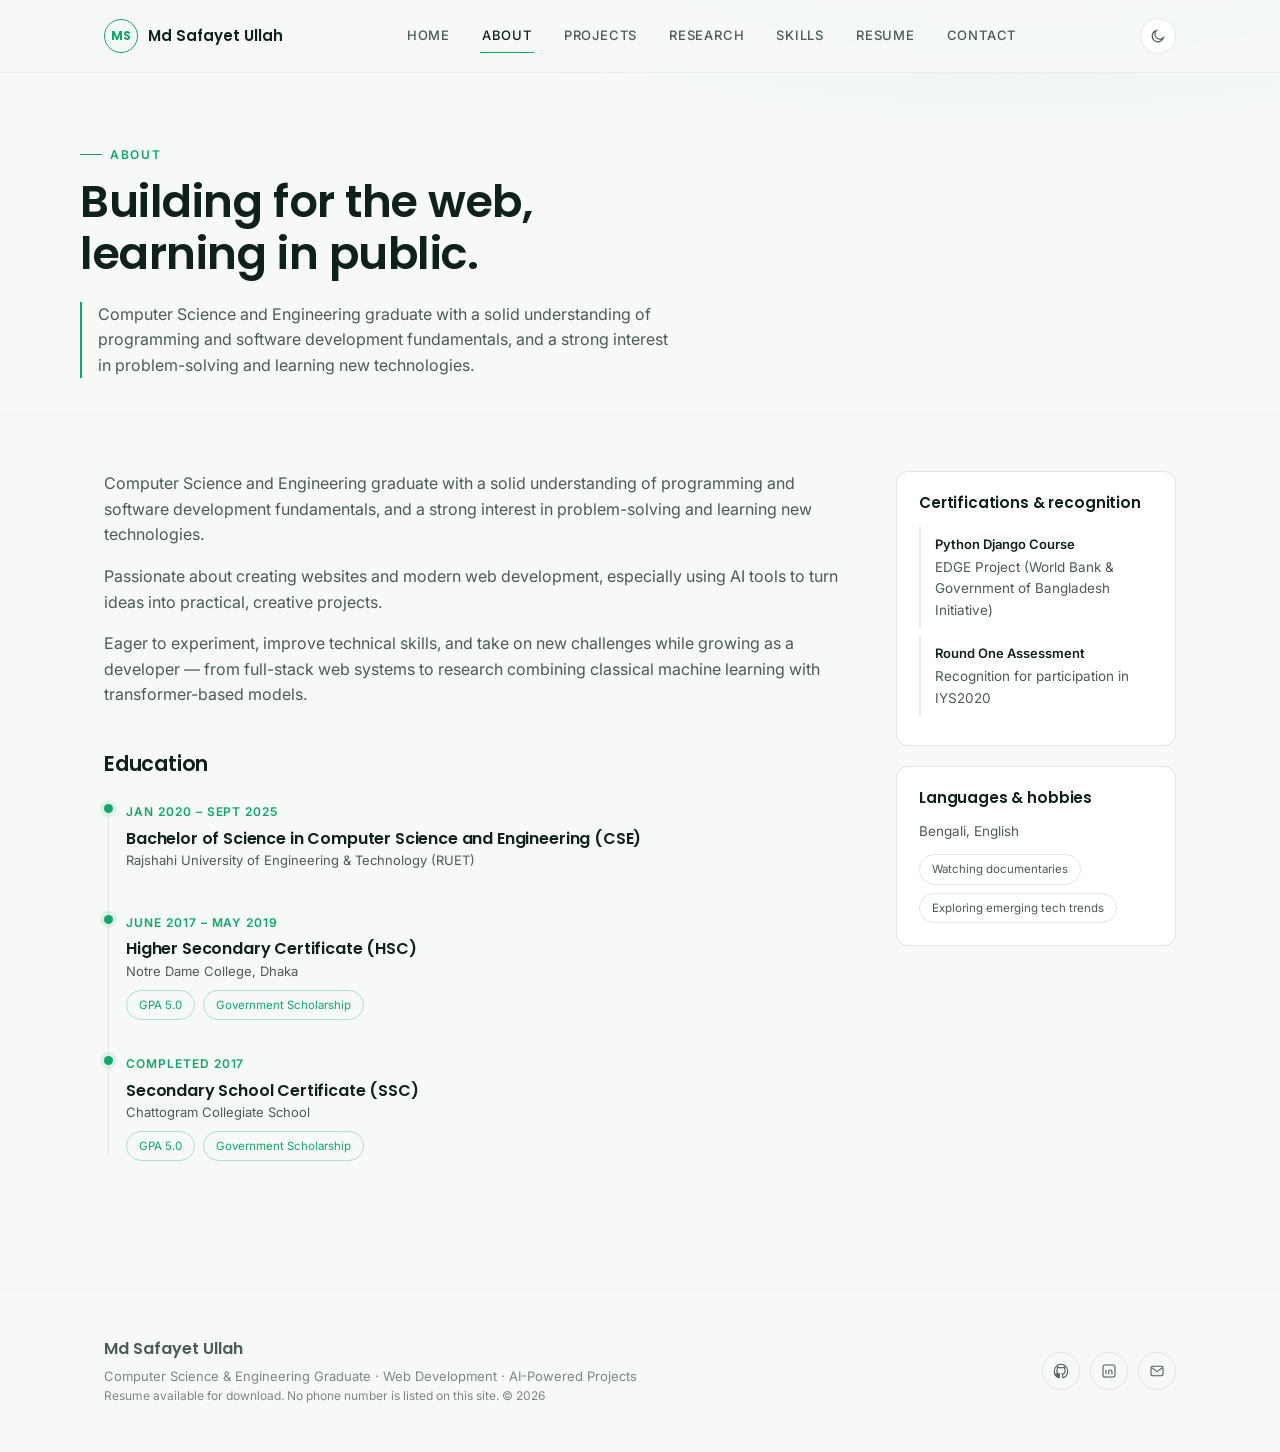
==== about.html @ ef6597bb "Add files via upload" ====
<!DOCTYPE html>
<html lang="en">
<head>
<meta charset="UTF-8">
<meta name="viewport" content="width=device-width, initial-scale=1.0">
<title>About — Md Safayet Ullah</title>
<meta name="description" content="About Md Safayet Ullah: CSE graduate from RUET, education, certifications, languages and hobbies.">
<meta name="theme-color" content="#0B0F0D">
<link rel="canonical" href="https://sifat-ech.github.io/portfolio/about.html">

<meta property="og:type" content="website">
<meta property="og:title" content="About — Md Safayet Ullah">
<meta property="og:description" content="About Md Safayet Ullah: CSE graduate from RUET, education, certifications, languages and hobbies.">
<meta property="og:image" content="assets/img/og-image.svg">
<meta name="twitter:card" content="summary_large_image">

<link rel="icon" type="image/svg+xml" href="assets/img/favicon.svg">
<link rel="preconnect" href="https://fonts.googleapis.com">
<link rel="preconnect" href="https://fonts.gstatic.com" crossorigin>
<link href="https://fonts.googleapis.com/css2?family=Inter:wght@400;500;600;700&family=Poppins:wght@500;600;700&display=swap" rel="stylesheet">
<link rel="stylesheet" href="assets/css/style.css">
<script>document.documentElement.classList.add('js');</script>
</head>
<body>
<a class="visually-hidden" href="#main" style="position:absolute;left:-9999px;top:0;">Skip to content</a>
  <header class="site-header">
    <div class="container nav">
      <a href="index.html" class="brand" aria-label="Md Safayet Ullah — Home">
        <span class="brand-mark">MS</span>
        <span class="brand-name">Md Safayet Ullah</span>
      </a>
      <nav class="nav-links" aria-label="Primary">
        <a href="index.html">Home</a>
        <a href="about.html">About</a>
        <a href="projects.html">Projects</a>
        <a href="research.html">Research</a>
        <a href="skills.html">Skills</a>
        <a href="resume.html">Resume</a>
        <a href="contact.html">Contact</a>
      </nav>
      <div class="nav-right">
        <button class="theme-toggle" type="button" aria-pressed="false" aria-label="Toggle dark and light mode">
          <svg viewBox="0 0 24 24" fill="none" stroke="currentColor" stroke-width="1.7"><path d="M20 14.5A8.5 8.5 0 1 1 9.5 4a6.8 6.8 0 0 0 10.5 10.5Z"/></svg>
        </button>
        <button class="nav-toggle" type="button" aria-expanded="false" aria-label="Toggle menu">
          <svg viewBox="0 0 24 24" fill="none" stroke="currentColor" stroke-width="1.8"><path d="M4 6h16M4 12h16M4 18h16"/></svg>
        </button>
      </div>
    </div>
  </header>

<main id="main">

  <section class="page-hero container reveal">
    <p class="eyebrow">About</p>
    <h1>Building for the web, learning in public.</h1>
    <p class="lead">Computer Science and Engineering graduate with a solid understanding of programming and software development fundamentals, and a strong interest in problem-solving and learning new technologies.</p>
  </section>

  <section class="section section-tight">
    <div class="container research-block">
      <div class="reveal">
        <p>Computer Science and Engineering graduate with a solid understanding of programming and software development fundamentals, and a strong interest in problem-solving and learning new technologies.</p>
        <p>Passionate about creating websites and modern web development, especially using AI tools to turn ideas into practical, creative projects.</p>
        <p>Eager to experiment, improve technical skills, and take on new challenges while growing as a developer — from full-stack web systems to research combining classical machine learning with transformer-based models.</p>

        <h2 style="margin-top:44px; font-size:1.3rem;">Education</h2>
        <div class="timeline" style="margin-top:22px;">
          <div class="timeline-item">
            <span class="timeline-date">Jan 2020 &ndash; Sept 2025</span>
            <h3>Bachelor of Science in Computer Science and Engineering (CSE)</h3>
            <p class="org">Rajshahi University of Engineering &amp; Technology (RUET)</p>
          </div>
          <div class="timeline-item">
            <span class="timeline-date">June 2017 &ndash; May 2019</span>
            <h3>Higher Secondary Certificate (HSC)</h3>
            <p class="org">Notre Dame College, Dhaka</p>
            <div class="tag-row"><span class="tag accent">GPA 5.0</span><span class="tag accent">Government Scholarship</span></div>
          </div>
          <div class="timeline-item">
            <span class="timeline-date">Completed 2017</span>
            <h3>Secondary School Certificate (SSC)</h3>
            <p class="org">Chattogram Collegiate School</p>
            <div class="tag-row"><span class="tag accent">GPA 5.0</span><span class="tag accent">Government Scholarship</span></div>
          </div>
        </div>
      </div>

      <aside class="reveal">
        <div class="side-card">
          <h3>Certifications &amp; recognition</h3>
          <ul class="side-list">
            <li><b>Python Django Course</b>EDGE Project (World Bank &amp; Government of Bangladesh Initiative)</li>
            <li><b>Round One Assessment</b>Recognition for participation in IYS2020</li>
          </ul>
        </div>
        <div class="side-card">
          <h3>Languages &amp; hobbies</h3>
          <p style="font-size:13.5px; margin-bottom:12px;">Bengali, English</p>
          <div class="tag-row">
            <span class="tag">Watching documentaries</span>
            <span class="tag">Exploring emerging tech trends</span>
          </div>
        </div>
      </aside>
    </div>
  </section>

</main>
  <footer class="site-footer">
    <div class="container footer-grid">
      <div>
        <p class="footer-brand">Md Safayet Ullah</p>
        <p class="footer-sub">Computer Science &amp; Engineering Graduate &middot; Web Development &middot; AI-Powered Projects</p>
        <p class="footer-sub small-note">Resume available for download. No phone number is listed on this site. &copy; <span id="year"></span></p>
      </div>
      <div class="footer-social">
        <a class="icon-btn" href="https://github.com/sifat-ech" target="_blank" rel="noopener noreferrer" aria-label="GitHub profile"><svg viewBox="0 0 24 24" fill="none" stroke="currentColor" stroke-width="1.6"><path d="M12 2C6.48 2 2 6.58 2 12.25c0 4.53 2.87 8.37 6.84 9.73.5.1.68-.22.68-.49v-1.91c-2.78.62-3.37-1.19-3.37-1.19-.46-1.2-1.11-1.52-1.11-1.52-.9-.63.07-.62.07-.62 1 .07 1.53 1.05 1.53 1.05.9 1.57 2.34 1.12 2.91.86.09-.66.35-1.12.63-1.38-2.22-.26-4.56-1.14-4.56-5.05 0-1.12.39-2.03 1.03-2.74-.1-.26-.45-1.32.1-2.75 0 0 .84-.28 2.75 1.05a9.3 9.3 0 0 1 5 0c1.91-1.33 2.75-1.05 2.75-1.05.55 1.43.2 2.49.1 2.75.64.71 1.03 1.62 1.03 2.74 0 3.92-2.34 4.78-4.57 5.04.36.32.68.94.68 1.9v2.82c0 .27.18.6.69.49A10.26 10.26 0 0 0 22 12.25C22 6.58 17.52 2 12 2Z"/></svg></a>
        <a class="icon-btn" href="https://linkedin.com/in/safayet117" target="_blank" rel="noopener noreferrer" aria-label="LinkedIn profile"><svg viewBox="0 0 24 24" fill="none" stroke="currentColor" stroke-width="1.6"><rect x="3" y="3" width="18" height="18" rx="3"/><path d="M7.5 10v7M7.5 7.2v.1M11.5 17v-4c0-1.5 1-2.5 2.5-2.5s2.5 1 2.5 2.5v4"/></svg></a>
        <a class="icon-btn" href="mailto:safayetsifat117@gmail.com" aria-label="Send email"><svg viewBox="0 0 24 24" fill="none" stroke="currentColor" stroke-width="1.6"><rect x="3" y="5" width="18" height="14" rx="2.5"/><path d="m4 7 8 6 8-6"/></svg></a>
      </div>
    </div>
  </footer>

<script src="assets/js/main.js"></script>
</body>
</html>
---- assets/css/style.css ----
/* =========================================================
   Md Safayet Ullah — Portfolio
   Design tokens
   ========================================================= */
:root{
  --bg: #0B0F0D;
  --bg-soft: #0F1512;
  --card: #121912;
  --card-hover: #161F19;
  --border: #1E2A22;
  --border-soft: #17201A;
  --text: #ECEFEC;
  --text-muted: #9DAAA2;
  --text-dim: #6E7A73;
  --accent: #35D68C;
  --accent-strong: #4CF2A4;
  --accent-dim: rgba(53, 214, 140, 0.12);
  --accent-line: rgba(53, 214, 140, 0.35);
  --danger: #F27469;

  --font-head: 'Poppins', 'Inter', system-ui, sans-serif;
  --font-body: 'Inter', system-ui, -apple-system, sans-serif;

  --radius-sm: 6px;
  --radius-md: 12px;
  --radius-lg: 20px;

  --maxw: 1120px;
  --shadow-card: 0 1px 0 rgba(255,255,255,0.02) inset, 0 20px 40px -24px rgba(0,0,0,0.6);
}

[data-theme="light"]{
  --bg: #F7F9F7;
  --bg-soft: #FFFFFF;
  --card: #FFFFFF;
  --card-hover: #F0F5F1;
  --border: #E1E8E3;
  --border-soft: #EAEFEB;
  --text: #10201A;
  --text-muted: #4C5B54;
  --text-dim: #7C8981;
  --accent: #12A66B;
  --accent-strong: #0E8C5A;
  --accent-dim: rgba(18, 166, 107, 0.10);
  --accent-line: rgba(18, 166, 107, 0.30);
  --shadow-card: 0 1px 0 rgba(255,255,255,0.6) inset, 0 20px 40px -28px rgba(16,32,26,0.18);
}

*,*::before,*::after{ box-sizing: border-box; }
html{ scroll-behavior: smooth; }
@media (prefers-reduced-motion: reduce){
  html{ scroll-behavior: auto; }
  *,*::before,*::after{ animation-duration: 0.001ms !important; animation-iteration-count: 1 !important; transition-duration: 0.001ms !important; scroll-behavior: auto !important; }
}

body{
  margin:0;
  background: radial-gradient(1200px 500px at 80% -10%, var(--accent-dim), transparent 60%), var(--bg);
  color: var(--text);
  font-family: var(--font-body);
  font-size: 16px;
  line-height: 1.6;
  -webkit-font-smoothing: antialiased;
  transition: background 0.25s ease, color 0.25s ease;
}

h1,h2,h3,h4{ font-family: var(--font-head); font-weight: 600; line-height: 1.15; margin: 0 0 .5em; letter-spacing: -0.01em; }
p{ margin: 0 0 1em; color: var(--text-muted); }
a{ color: inherit; text-decoration: none; }
ul{ list-style: none; margin:0; padding:0; }
img{ max-width: 100%; display:block; }
button{ font-family: inherit; }

.container{ max-width: var(--maxw); margin: 0 auto; padding: 0 24px; }

::selection{ background: var(--accent); color: #06140D; }

/* Focus visibility */
a:focus-visible, button:focus-visible, input:focus-visible, textarea:focus-visible{
  outline: 2px solid var(--accent);
  outline-offset: 3px;
  border-radius: 4px;
}

/* Eyebrow label */
.eyebrow{
  display:inline-flex; align-items:center; gap:8px;
  font-size: 12px; letter-spacing: 0.14em; text-transform: uppercase;
  color: var(--accent); font-weight: 600;
}
.eyebrow::before{ content:""; width: 22px; height: 1px; background: var(--accent); display:inline-block; }

/* =========================
   Header / Nav
   ========================= */
.site-header{
  position: sticky; top:0; z-index: 50;
  background: color-mix(in srgb, var(--bg) 82%, transparent);
  backdrop-filter: blur(10px);
  border-bottom: 1px solid var(--border-soft);
}
.nav{
  display:flex; align-items:center; justify-content:space-between;
  height: 72px;
}
.brand{ display:flex; align-items:center; gap:10px; font-family: var(--font-head); font-weight:600; }
.brand-mark{
  width:34px; height:34px; border-radius:50%;
  border: 1.5px solid var(--accent);
  display:flex; align-items:center; justify-content:center;
  font-size: 12px; color: var(--accent); font-weight:700;
}
.brand-name{ font-size: 15px; }

.nav-links{ display:flex; align-items:center; gap: 28px; }
.nav-links a{
  font-size: 13px; letter-spacing: 0.06em; text-transform: uppercase;
  color: var(--text-muted); font-weight: 500;
  padding: 6px 2px; border-bottom: 1px solid transparent;
  transition: color .2s ease, border-color .2s ease;
}
.nav-links a:hover, .nav-links a.active{ color: var(--text); border-color: var(--accent); }

.nav-right{ display:flex; align-items:center; gap:14px; }

.theme-toggle{
  width:36px; height:36px; border-radius:50%;
  border: 1px solid var(--border);
  background: var(--card);
  color: var(--text-muted);
  display:flex; align-items:center; justify-content:center;
  cursor:pointer; transition: border-color .2s ease, color .2s ease, transform .2s ease;
}
.theme-toggle:hover{ border-color: var(--accent-line); color: var(--accent); }
.theme-toggle svg{ width:16px; height:16px; }

.nav-toggle{
  display:none; width:36px; height:36px; border-radius: 8px;
  border:1px solid var(--border); background: var(--card);
  color: var(--text); cursor:pointer; align-items:center; justify-content:center;
}
.nav-toggle svg{ width:18px; height:18px; }

@media (max-width: 860px){
  .nav-links{
    position:absolute; top:72px; left:0; right:0;
    background: var(--bg-soft); border-bottom: 1px solid var(--border-soft);
    flex-direction: column; align-items:flex-start; gap:0;
    max-height: 0; overflow:hidden; transition: max-height .25s ease;
  }
  .nav-links.open{ max-height: 400px; }
  .nav-links a{ width:100%; padding: 14px 24px; border-bottom: 1px solid var(--border-soft); }
  .nav-toggle{ display:flex; }
}

/* =========================
   Buttons
   ========================= */
.btn{
  display:inline-flex; align-items:center; justify-content:center; gap:8px;
  padding: 13px 24px; border-radius: 999px;
  font-size: 13px; font-weight:600; letter-spacing: 0.03em;
  cursor:pointer; border: 1px solid transparent;
  transition: transform .18s ease, background .2s ease, border-color .2s ease, color .2s ease;
  white-space: nowrap;
}
.btn:hover{ transform: translateY(-2px); }
.btn-primary{ background: var(--accent); color:#06140D; }
.btn-primary:hover{ background: var(--accent-strong); }
.btn-outline{ background: transparent; border-color: var(--border); color: var(--text); }
.btn-outline:hover{ border-color: var(--accent-line); color: var(--accent); }
.btn-sm{ padding: 9px 16px; font-size: 12px; }

/* =========================
   Hero
   ========================= */
.hero{ padding: 96px 0 80px; }
.hero-grid{
  display:grid; grid-template-columns: 1.1fr 0.9fr; gap: 56px; align-items:center;
}
.hero-kicker{ margin-bottom: 18px; }
.hero h1{
  font-size: clamp(2.1rem, 4.2vw, 3.4rem);
  color: var(--text);
}
.hero h1 .accent{ color: var(--accent); }
.hero-sub{ font-size: 17px; max-width: 46ch; margin-bottom: 30px; }
.hero-cta{ display:flex; gap:14px; flex-wrap:wrap; margin-bottom: 34px; }
.hero-social{ display:flex; gap:12px; }
.icon-btn{
  width:38px; height:38px; border-radius:50%; border:1px solid var(--border);
  display:flex; align-items:center; justify-content:center; color: var(--text-muted);
  transition: border-color .2s ease, color .2s ease, transform .2s ease;
}
.icon-btn:hover{ border-color: var(--accent-line); color: var(--accent); transform: translateY(-2px); }
.icon-btn svg{ width:16px; height:16px; }

.hero-portrait{
  position: relative; justify-self:center;
}
.portrait-ring{
  width: min(340px, 80vw); aspect-ratio: 1/1; border-radius: 50%;
  border: 1px solid var(--border);
  padding: 14px;
  position: relative;
}
.portrait-ring::before{
  content:""; position:absolute; inset:-1px; border-radius:50%;
  background: conic-gradient(from 180deg, var(--accent), transparent 30%, transparent 70%, var(--accent));
  opacity: .55; z-index:0; mask: radial-gradient(farthest-side, transparent calc(100% - 2px), #000 calc(100% - 2px));
  -webkit-mask: radial-gradient(farthest-side, transparent calc(100% - 2px), #000 calc(100% - 2px));
}
.portrait-avatar{
  position: relative; z-index:1;
  width:100%; height:100%; border-radius: 50%; overflow:hidden;
  background: linear-gradient(160deg, var(--card), var(--bg-soft));
  border: 1px solid var(--border-soft);
  display:flex; align-items:center; justify-content:center;
}
.portrait-avatar svg{ width: 62%; height: 62%; color: var(--accent); opacity:.9; }
.portrait-tag{
  position:absolute; bottom: 6px; right: 6%; z-index:2;
  background: var(--card); border:1px solid var(--border);
  padding: 8px 14px; border-radius: 999px; font-size:12px; color: var(--text-muted);
  box-shadow: var(--shadow-card);
}
.portrait-tag b{ color: var(--accent); }

@media (max-width: 860px){
  .hero-grid{ grid-template-columns: 1fr; text-align:center; }
  .hero-cta, .hero-social{ justify-content:center; }
  .hero-sub{ margin-left:auto; margin-right:auto; }
}

/* =========================
   Sections / generic
   ========================= */
.section{ padding: 88px 0; border-top: 1px solid var(--border-soft); }
.section-head{ margin-bottom: 44px; max-width: 60ch; }
.section-head h2{ font-size: clamp(1.6rem, 3vw, 2.2rem); }
.section-tight{ padding-top: 56px; }

.page-hero{ padding: 64px 0 20px; }
.page-hero h1{ font-size: clamp(1.9rem, 4vw, 2.8rem); max-width: 18ch; }
.page-hero .lead{ max-width: 60ch; font-size: 16px; border-left: 2px solid var(--accent); padding-left: 16px; }

/* =========================
   Cards / grids
   ========================= */
.grid-2{ display:grid; grid-template-columns: 1fr 1fr; gap: 20px; }
.grid-3{ display:grid; grid-template-columns: repeat(3,1fr); gap: 20px; }
@media (max-width: 900px){ .grid-2,.grid-3{ grid-template-columns: 1fr; } }

.card{
  background: var(--card); border: 1px solid var(--border); border-radius: var(--radius-md);
  padding: 26px; box-shadow: var(--shadow-card);
  transition: transform .22s ease, border-color .22s ease, background .22s ease;
}
.card:hover{ transform: translateY(-4px); border-color: var(--accent-line); background: var(--card-hover); }
.card h3{ font-size: 1.05rem; margin-bottom: 8px; }
.card p{ font-size: 14px; margin-bottom: 14px; }

/* Timeline (About / education) */
.timeline{ position:relative; padding-left: 22px; }
.timeline::before{ content:""; position:absolute; left:4px; top:6px; bottom:6px; width:1px; background: var(--border); }
.timeline-item{ position:relative; padding-bottom: 30px; }
.timeline-item:last-child{ padding-bottom:0; }
.timeline-item::before{
  content:""; position:absolute; left:-22px; top:6px; width:9px; height:9px; border-radius:50%;
  background: var(--accent); box-shadow: 0 0 0 4px var(--accent-dim);
}
.timeline-date{ font-size:12px; letter-spacing:.08em; text-transform:uppercase; color: var(--accent); font-weight:600; }
.timeline-item h3{ font-size: 1rem; margin: 6px 0 2px; }
.timeline-item .org{ font-size: 13px; color: var(--text-muted); margin-bottom:8px; }

.tag-row{ display:flex; flex-wrap:wrap; gap:8px; }
.tag{
  font-size: 11.5px; padding: 5px 12px; border-radius: 999px;
  border: 1px solid var(--border); color: var(--text-muted);
}
.tag.accent{ border-color: var(--accent-line); color: var(--accent); }

.side-card{
  background: var(--card); border:1px solid var(--border); border-radius: var(--radius-md);
  padding: 22px; margin-bottom: 20px;
}
.side-card h3{ font-size: 0.95rem; margin-bottom: 14px; }
.side-list li{ font-size: 13.5px; color: var(--text-muted); padding: 8px 0 8px 14px; border-left: 2px solid var(--border-soft); margin-bottom: 6px; }
.side-list li b{ color: var(--text); font-weight:600; display:block; margin-bottom:2px; font-size: 13px;}

/* Project cards */
.project-card{
  display:grid; grid-template-columns: 260px 1fr; gap: 26px;
  background: var(--card); border:1px solid var(--border); border-radius: var(--radius-md);
  padding: 22px; margin-bottom: 22px; box-shadow: var(--shadow-card);
  transition: transform .22s ease, border-color .22s ease;
}
.project-card:hover{ transform: translateY(-3px); border-color: var(--accent-line); }
.project-thumb{
  border-radius: var(--radius-sm); overflow:hidden; border: 1px solid var(--border-soft);
  background: linear-gradient(150deg, var(--bg-soft), var(--card));
  min-height: 150px; display:flex; align-items:center; justify-content:center;
  color: var(--text-dim);
}
.project-thumb svg{ width: 40%; height:40%; opacity:.5; }
.project-body h3{ font-size: 1.1rem; margin-bottom: 6px; }
.project-body p{ font-size: 14px; margin-bottom: 14px; }
.project-actions{ display:flex; gap:10px; flex-wrap:wrap; align-items:center; }
@media (max-width: 700px){ .project-card{ grid-template-columns: 1fr; } .project-thumb{ min-height:120px; } }

/* Skills */
.skill-group{ margin-bottom: 30px; }
.skill-group h3{ font-size: 0.95rem; color: var(--text-muted); text-transform: uppercase; letter-spacing: .08em; margin-bottom: 14px; font-weight:600; }
.skill-chips{ display:flex; flex-wrap:wrap; gap: 10px; }
.chip{
  padding: 9px 16px; border-radius: 10px; border: 1px solid var(--border); background: var(--card);
  font-size: 13.5px; font-weight:500; transition: border-color .2s ease, transform .2s ease;
}
.chip:hover{ border-color: var(--accent-line); transform: translateY(-2px); }

/* Resume page */
.resume-cta{
  display:flex; align-items:center; justify-content:space-between; gap:20px; flex-wrap:wrap;
  background: var(--card); border:1px solid var(--border); border-radius: var(--radius-md);
  padding: 26px 30px; margin-bottom: 40px;
}
.resume-cta p{ margin:0; font-size: 13.5px; }
.resume-block{ margin-bottom: 34px; }
.resume-block h2{ font-size: 1.05rem; border-bottom: 1px solid var(--border-soft); padding-bottom: 10px; margin-bottom: 16px; }
.resume-line{ display:flex; justify-content:space-between; gap: 16px; margin-bottom: 4px; font-size: 14px; }
.resume-line .role{ color: var(--text); font-weight:600; }
.resume-line .date{ color: var(--text-dim); font-size: 12.5px; white-space:nowrap; }
.resume-sub{ font-size: 13px; color: var(--text-muted); margin-bottom: 14px; }

/* Contact (no form; links only) */
.contact-grid{ display:grid; grid-template-columns: repeat(3, 1fr); gap: 20px; }
@media (max-width: 800px){ .contact-grid{ grid-template-columns: 1fr; } }
.contact-card{
  background: var(--card); border:1px solid var(--border); border-radius: var(--radius-md);
  padding: 28px; text-align:center; transition: transform .2s ease, border-color .2s ease;
}
.contact-card:hover{ transform: translateY(-4px); border-color: var(--accent-line); }
.contact-card .icon-btn{ margin: 0 auto 16px; width:46px; height:46px; }
.contact-card .icon-btn svg{ width:20px; height:20px; }
.contact-card h3{ font-size: 1rem; margin-bottom: 6px; }
.contact-note{
  margin-top: 30px; font-size: 13px; color: var(--text-dim); text-align:center;
  border: 1px dashed var(--border); border-radius: var(--radius-sm); padding: 14px;
}

/* Research page */
.research-block{ display:grid; grid-template-columns: 1fr 280px; gap: 40px; }
@media (max-width: 900px){ .research-block{ grid-template-columns: 1fr; } }
.research-meta .side-card{ margin-bottom: 20px; }
.method-list{ display:flex; flex-wrap:wrap; gap:10px; margin: 14px 0 24px; }

/* Reveal animation — only hides content when JS confirms it can reveal it again
   (progressive enhancement: no-JS / crawlers / slow renders always see full content). */
.js .reveal{ opacity:0; transform: translateY(16px); transition: opacity .6s ease, transform .6s ease; }
.js .reveal.in{ opacity:1; transform: translateY(0); }

/* =========================
   Footer
   ========================= */
.site-footer{ border-top: 1px solid var(--border-soft); padding: 46px 0; margin-top: 40px; }
.footer-grid{ display:flex; justify-content:space-between; align-items:center; gap: 20px; flex-wrap:wrap; }
.footer-brand{ font-family: var(--font-head); font-weight:600; margin-bottom:4px; }
.footer-sub{ font-size: 13px; color: var(--text-dim); margin:0; }
.footer-social{ display:flex; gap:10px; }

/* Back to top link visually within footer note */
.small-note{ font-size:12px; color: var(--text-dim); }

/* Utility */
.mt-0{ margin-top:0; } .mb-0{ margin-bottom:0; }
.center{ text-align:center; }
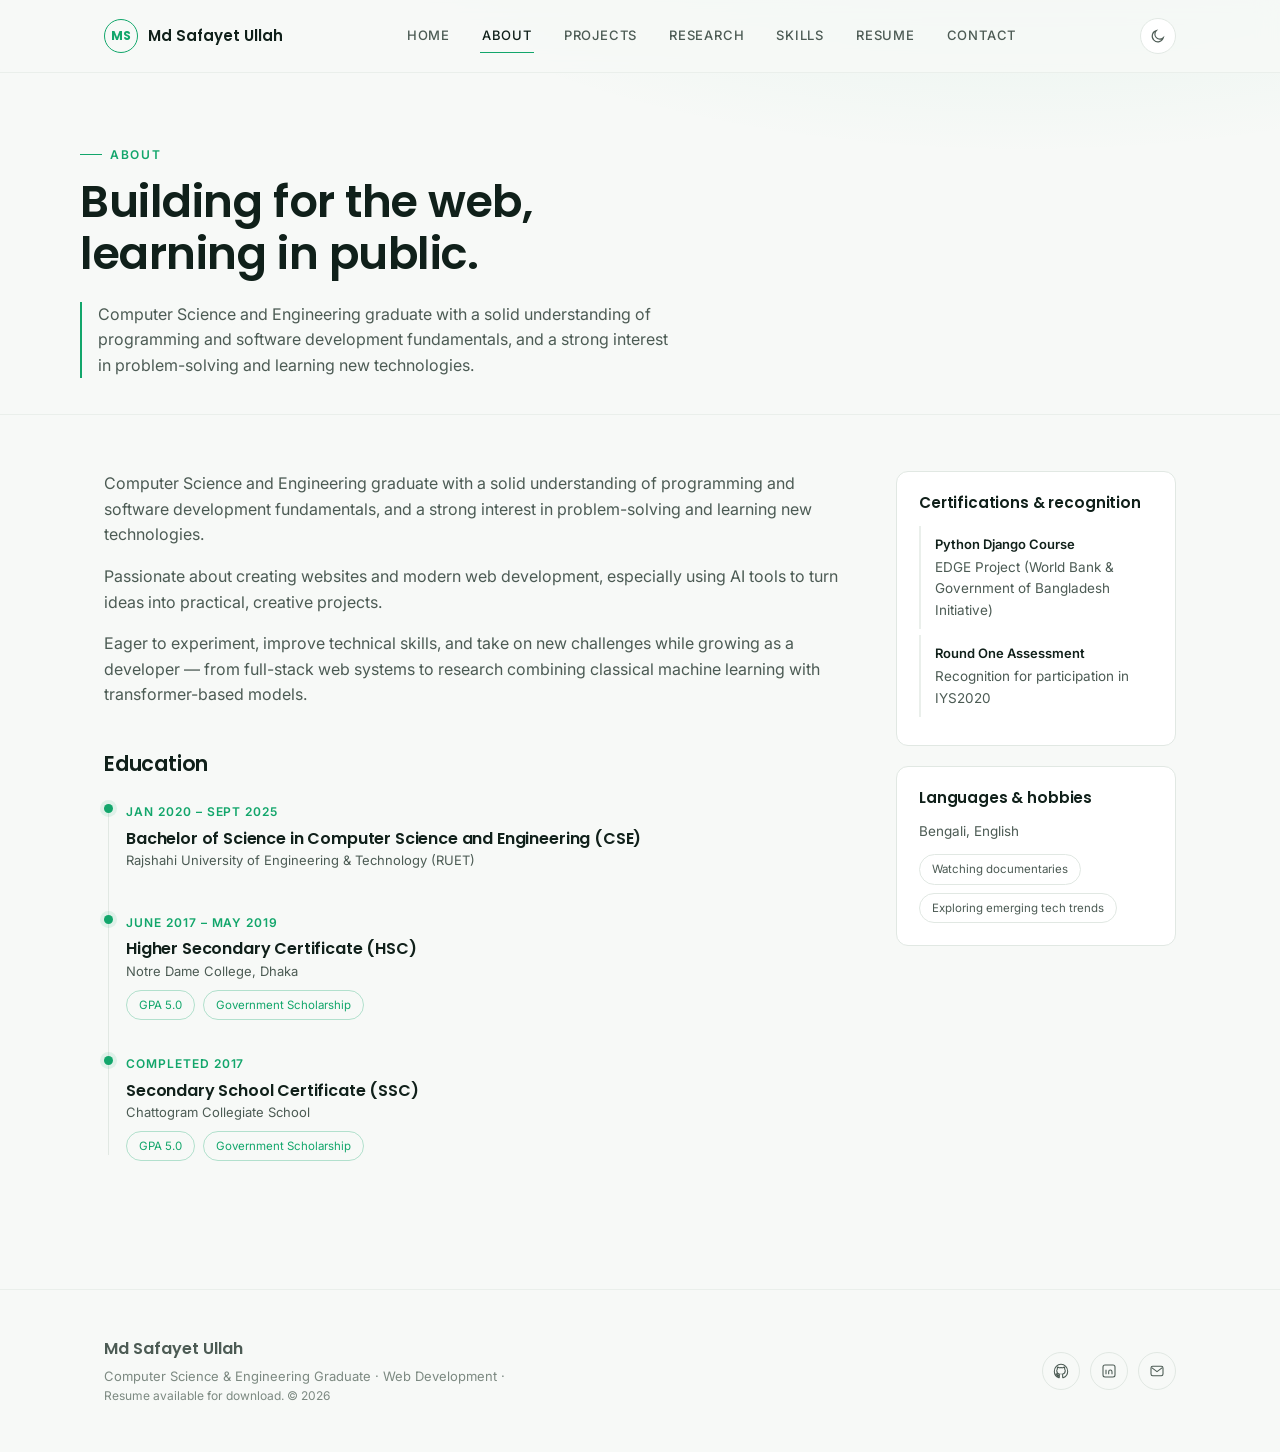
==== commit b8c000a7: "Update about.html" ====
--- a/about.html
+++ b/about.html
@@ -111,8 +111,8 @@
     <div class="container footer-grid">
       <div>
         <p class="footer-brand">Md Safayet Ullah</p>
-        <p class="footer-sub">Computer Science &amp; Engineering Graduate &middot; Web Development &middot; AI-Powered Projects</p>
-        <p class="footer-sub small-note">Resume available for download. No phone number is listed on this site. &copy; <span id="year"></span></p>
+        <p class="footer-sub">Computer Science &amp; Engineering Graduate &middot; Web Development &middot; </p>
+        <p class="footer-sub small-note">Resume available for download. &copy; <span id="year"></span></p>
       </div>
       <div class="footer-social">
         <a class="icon-btn" href="https://github.com/sifat-ech" target="_blank" rel="noopener noreferrer" aria-label="GitHub profile"><svg viewBox="0 0 24 24" fill="none" stroke="currentColor" stroke-width="1.6"><path d="M12 2C6.48 2 2 6.58 2 12.25c0 4.53 2.87 8.37 6.84 9.73.5.1.68-.22.68-.49v-1.91c-2.78.62-3.37-1.19-3.37-1.19-.46-1.2-1.11-1.52-1.11-1.52-.9-.63.07-.62.07-.62 1 .07 1.53 1.05 1.53 1.05.9 1.57 2.34 1.12 2.91.86.09-.66.35-1.12.63-1.38-2.22-.26-4.56-1.14-4.56-5.05 0-1.12.39-2.03 1.03-2.74-.1-.26-.45-1.32.1-2.75 0 0 .84-.28 2.75 1.05a9.3 9.3 0 0 1 5 0c1.91-1.33 2.75-1.05 2.75-1.05.55 1.43.2 2.49.1 2.75.64.71 1.03 1.62 1.03 2.74 0 3.92-2.34 4.78-4.57 5.04.36.32.68.94.68 1.9v2.82c0 .27.18.6.69.49A10.26 10.26 0 0 0 22 12.25C22 6.58 17.52 2 12 2Z"/></svg></a>
--- a/assets/css/style.css
+++ b/assets/css/style.css
@@ -218,6 +218,7 @@
   display:flex; align-items:center; justify-content:center;
 }
 .portrait-avatar svg{ width: 62%; height: 62%; color: var(--accent); opacity:.9; }
+.portrait-photo{ width:100%; height:100%; object-fit:cover; display:block; }
 .portrait-tag{
   position:absolute; bottom: 6px; right: 6%; z-index:2;
   background: var(--card); border:1px solid var(--border);
@@ -303,6 +304,7 @@
   color: var(--text-dim);
 }
 .project-thumb svg{ width: 40%; height:40%; opacity:.5; }
+.project-photo{ width:100%; height:100%; object-fit:cover; display:block; } 
 .project-body h3{ font-size: 1.1rem; margin-bottom: 6px; }
 .project-body p{ font-size: 14px; margin-bottom: 14px; }
 .project-actions{ display:flex; gap:10px; flex-wrap:wrap; align-items:center; }
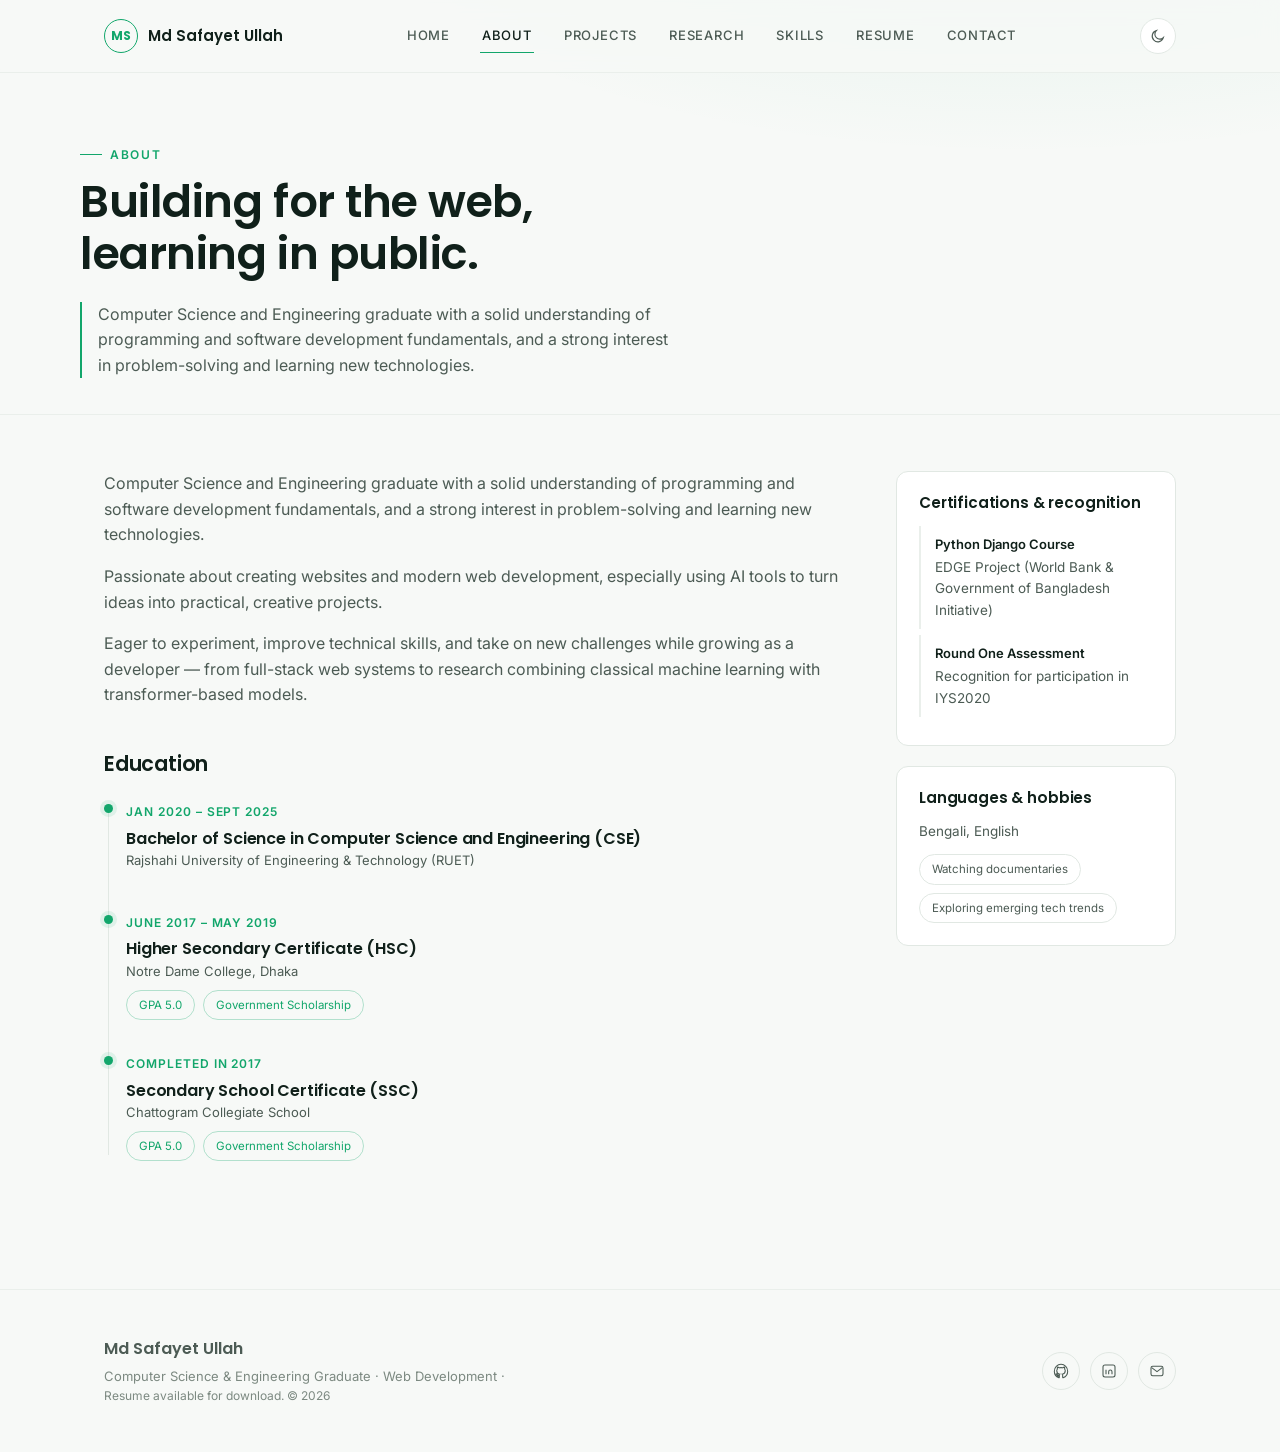
==== commit e9e89d3a: "Update about.html" ====
--- a/about.html
+++ b/about.html
@@ -78,7 +78,7 @@
             <div class="tag-row"><span class="tag accent">GPA 5.0</span><span class="tag accent">Government Scholarship</span></div>
           </div>
           <div class="timeline-item">
-            <span class="timeline-date">Completed 2017</span>
+            <span class="timeline-date">Completed in 2017</span>
             <h3>Secondary School Certificate (SSC)</h3>
             <p class="org">Chattogram Collegiate School</p>
             <div class="tag-row"><span class="tag accent">GPA 5.0</span><span class="tag accent">Government Scholarship</span></div>
